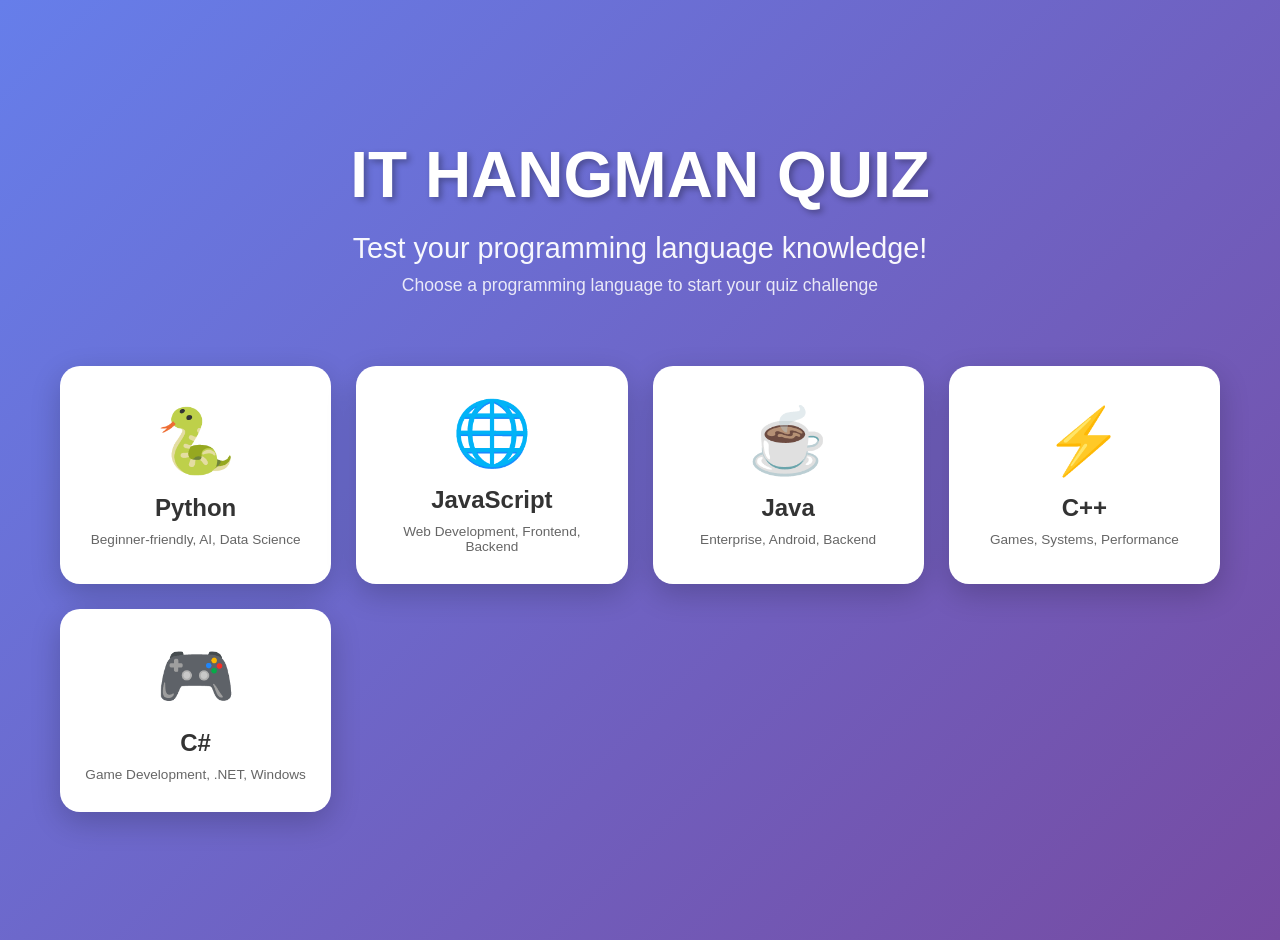
==== index.html @ 67c2823c "Add files via upload" ====
<!DOCTYPE html>
<html lang="en">
<head>
    <meta charset="UTF-8">
    <meta name="viewport" content="width=device-width, initial-scale=1.0, user-scalable=yes">
    <title>IT Hangman Quiz - Programming Languages</title>
    <link rel="stylesheet" href="style.css">
</head>
<body>
    <!-- Landing Page -->
    <div class="landing-page" id="landingPage">
        <div class="landing-content">
            <h1 class="landing-title">IT HANGMAN QUIZ</h1>
            <p class="landing-subtitle">Test your programming language knowledge!</p>
            <p class="landing-description">Choose a programming language to start your quiz challenge</p>
            
            <div class="programming-languages">
                <button class="programming-card" data-lang="python">
                    <div class="card-icon">🐍</div>
                    <div class="card-name">Python</div>
                    <div class="card-desc">Beginner-friendly, AI, Data Science</div>
                </button>
                <button class="programming-card" data-lang="javascript">
                    <div class="card-icon">🌐</div>
                    <div class="card-name">JavaScript</div>
                    <div class="card-desc">Web Development, Frontend, Backend</div>
                </button>
                <button class="programming-card" data-lang="java">
                    <div class="card-icon">☕</div>
                    <div class="card-name">Java</div>
                    <div class="card-desc">Enterprise, Android, Backend</div>
                </button>
                <button class="programming-card" data-lang="cpp">
                    <div class="card-icon">⚡</div>
                    <div class="card-name">C++</div>
                    <div class="card-desc">Games, Systems, Performance</div>
                </button>
                <button class="programming-card" data-lang="csharp">
                    <div class="card-icon">🎮</div>
                    <div class="card-name">C#</div>
                    <div class="card-desc">Game Development, .NET, Windows</div>
                </button>
            </div>
        </div>
    </div>

    <!-- Game Container -->
    <div class="game-container" id="gameContainer" style="display: none;">
        <!-- Back Button -->
        <button class="back-button" id="backButton">
            ← Back to Languages
        </button>

        <h1 id="gameTitle">IT HANGMAN QUIZ</h1>
        <p class="subtitle" id="gameSubtitle">Test your knowledge!</p>

        <div class="selected-language-info" id="selectedLanguageInfo">
            <span class="lang-badge" id="currentLangIcon">🐍</span>
            <span class="lang-badge-text" id="currentLangName">Python</span>
        </div>

        <div class="level-section">
            <span class="level-badge" id="currentLevel">Level 1</span>
            <select class="level-selector" id="levelSelector">
                <option value="1">⭐ Easy - Basic Concepts</option>
                <option value="2">⭐⭐ Medium - Core Features</option>
                <option value="3">⭐⭐⭐ Hard - Advanced Topics</option>
                <option value="4">⭐⭐⭐⭐ Expert - Expert Level</option>
            </select>
        </div>

        <div class="hangman-container">
            <div class="hangman-svg" id="hangmanDraw">
                <svg viewBox="0 0 200 250" preserveAspectRatio="xMidYMid meet">
                    <!-- Base -->
                    <line x1="40" y1="240" x2="160" y2="240" class="stroke"/>
                    <line x1="100" y1="240" x2="100" y2="40" class="stroke"/>
                    <line x1="100" y1="40" x2="140" y2="40" class="stroke"/>
                    <line x1="140" y1="40" x2="140" y2="70" class="stroke"/>
                    
                    <!-- Head -->
                    <circle id="head" cx="140" cy="90" r="20" class="stroke" fill="none" style="display: none;"/>
                    
                    <!-- Body -->
                    <line id="body" x1="140" y1="110" x2="140" y2="170" class="stroke" style="display: none;"/>
                    
                    <!-- Arms -->
                    <line id="leftArm" x1="140" y1="130" x2="120" y2="150" class="stroke" style="display: none;"/>
                    <line id="rightArm" x1="140" y1="130" x2="160" y2="150" class="stroke" style="display: none;"/>
                    
                    <!-- Legs -->
                    <line id="leftLeg" x1="140" y1="170" x2="120" y2="200" class="stroke" style="display: none;"/>
                    <line id="rightLeg" x1="140" y1="170" x2="160" y2="200" class="stroke" style="display: none;"/>
                </svg>
            </div>
        </div>

        <div class="question-section">
            <div class="question-text" id="question"></div>
            <div class="hint-text" id="hint"></div>
        </div>

        <div class="word-display" id="wordDisplay"></div>

        <div class="keyboard" id="keyboard"></div>

        <div class="game-info">
            <div class="attempts">❌ Wrong Attempts: <span id="wrongAttempts">0</span>/6</div>
            <div class="score">🏆 Score: <span id="score">0</span></div>
        </div>

        <div class="message-box" id="messageBox"></div>
        <div id="levelComplete" class="level-complete" style="display: none;"></div>

        <button class="new-game-btn" id="newGameBtn">🔄 New Game</button>
    </div>

    <script src="script.js"></script>
</body>
</html>
---- style.css ----
* {
    margin: 0;
    padding: 0;
    box-sizing: border-box;
}

body {
    font-family: 'Segoe UI', Tahoma, Geneva, Verdana, sans-serif;
    background: linear-gradient(135deg, #667eea 0%, #764ba2 100%);
    min-height: 100vh;
    display: flex;
    justify-content: center;
    align-items: center;
    padding: 20px;
}

/* Landing Page Styles */
.landing-page {
    width: 100%;
    min-height: 100vh;
    display: flex;
    justify-content: center;
    align-items: center;
    padding: 20px;
}

.landing-content {
    max-width: 1200px;
    width: 100%;
    text-align: center;
}

.landing-title {
    font-size: clamp(2rem, 8vw, 4rem);
    color: white;
    margin-bottom: 20px;
    text-shadow: 3px 3px 6px rgba(0,0,0,0.3);
    animation: fadeInDown 0.8s ease;
}

.landing-subtitle {
    font-size: clamp(1.2rem, 4vw, 1.8rem);
    color: rgba(255,255,255,0.95);
    margin-bottom: 10px;
    animation: fadeInUp 0.8s ease;
}

.landing-description {
    font-size: clamp(0.9rem, 3vw, 1.1rem);
    color: rgba(255,255,255,0.85);
    margin-bottom: 50px;
    animation: fadeInUp 0.8s ease 0.1s both;
}

.programming-languages {
    display: grid;
    grid-template-columns: repeat(auto-fit, minmax(250px, 1fr));
    gap: 25px;
    padding: 20px;
    animation: fadeInUp 0.8s ease 0.2s both;
}

.programming-card {
    background: white;
    border: none;
    border-radius: 20px;
    padding: 30px 20px;
    cursor: pointer;
    transition: all 0.3s ease;
    text-align: center;
    box-shadow: 0 10px 30px rgba(0,0,0,0.2);
}

.programming-card:hover {
    transform: translateY(-10px);
    box-shadow: 0 20px 40px rgba(0,0,0,0.3);
    background: linear-gradient(135deg, #667eea 0%, #764ba2 100%);
    color: white;
}

.programming-card:hover .card-name,
.programming-card:hover .card-desc {
    color: white;
}

.card-icon {
    font-size: 4rem;
    margin-bottom: 15px;
}

.card-name {
    font-size: 1.5rem;
    font-weight: bold;
    color: #333;
    margin-bottom: 10px;
    transition: color 0.3s;
}

.card-desc {
    font-size: 0.85rem;
    color: #666;
    transition: color 0.3s;
}

/* Game Container */
.game-container {
    background: rgba(255, 255, 255, 0.95);
    border-radius: 20px;
    padding: clamp(20px, 5vw, 30px);
    box-shadow: 0 20px 60px rgba(0, 0, 0, 0.3);
    max-width: 900px;
    width: 100%;
    backdrop-filter: blur(10px);
    transition: all 0.3s ease;
    position: relative;
}

/* Back Button */
.back-button {
    position: absolute;
    top: 20px;
    left: 20px;
    background: rgba(102, 126, 234, 0.9);
    color: white;
    border: none;
    padding: 5px 15px;
    border-radius: 25px;
    font-size: 0.9rem;
    font-weight: bold;
    cursor: pointer;
    transition: all 0.3s ease;
    display: flex;
    align-items: center;
    gap: 5px;
    z-index: 10;
}

.back-button:hover {
    background: #764ba2;
    transform: translateX(-3px);
}

h1 {
    text-align: center;
    color: #333;
    font-size: clamp(1.5rem, 5vw, 2.5rem);
    margin-bottom: 10px;
    margin-top: 30px;
}

.subtitle {
    text-align: center;
    color: #666;
    margin-bottom: 20px;
    font-style: italic;
    font-size: clamp(0.875rem, 3vw, 1rem);
}

.selected-language-info {
    background: linear-gradient(135deg, #667eea 0%, #764ba2 100%);
    padding: 12px 20px;
    border-radius: 50px;
    display: flex;
    align-items: center;
    justify-content: center;
    gap: 10px;
    margin-bottom: 20px;
    margin-top: 10px;
}

.lang-badge {
    font-size: 1.5rem;
}

.lang-badge-text {
    color: white;
    font-weight: bold;
    font-size: 1.1rem;
}

.level-section {
    display: flex;
    flex-wrap: wrap;
    justify-content: space-between;
    align-items: center;
    gap: 15px;
    margin-bottom: 20px;
    background: linear-gradient(135deg, #f5f7fa 0%, #c3cfe2 100%);
    padding: clamp(10px, 3vw, 15px);
    border-radius: 15px;
}

.level-badge {
    background: #667eea;
    color: white;
    padding: 8px 20px;
    border-radius: 25px;
    font-weight: bold;
    font-size: clamp(0.875rem, 3vw, 1.1rem);
    white-space: nowrap;
}

.level-selector {
    padding: 8px 15px;
    border: 2px solid #667eea;
    border-radius: 25px;
    font-size: clamp(0.875rem, 3vw, 1rem);
    background: white;
    cursor: pointer;
    outline: none;
    flex: 1;
    min-width: 150px;
}

.hangman-container {
    display: flex;
    justify-content: center;
    align-items: center;
    margin-bottom: 20px;
    background: #f8f9fa;
    border-radius: 15px;
    padding: clamp(15px, 4vw, 20px);
}

.hangman-svg {
    width: clamp(150px, 30vw, 200px);
    height: clamp(180px, 35vw, 250px);
}

.hangman-svg svg {
    width: 100%;
    height: 100%;
    display: block;
}

.stroke {
    stroke: #333;
    stroke-width: 4;
    stroke-linecap: round;
}

.question-section {
    text-align: center;
    margin-bottom: 20px;
    padding: clamp(15px, 4vw, 20px);
    background: linear-gradient(135deg, #f093fb 0%, #f5576c 100%);
    border-radius: 15px;
    color: white;
}

.question-text {
    font-size: clamp(1rem, 4vw, 1.2rem);
    margin-bottom: 10px;
    font-weight: 500;
    line-height: 1.4;
    word-break: break-word;
}

.hint-text {
    font-size: clamp(0.8rem, 3vw, 0.95rem);
    opacity: 0.9;
    font-style: italic;
    word-break: break-word;
}

.word-display {
    text-align: center;
    font-size: clamp(1.5rem, 6vw, 3rem);
    letter-spacing: clamp(5px, 2vw, 10px);
    margin-bottom: 20px;
    font-weight: bold;
    color: #333;
    text-transform: uppercase;
    word-break: break-all;
    line-height: 1.3;
    padding: 10px;
}

.keyboard {
    display: flex;
    flex-wrap: wrap;
    justify-content: center;
    gap: 8px;
    margin: 20px 0;
    padding: clamp(15px, 4vw, 20px);
    background: #f1f3f4;
    border-radius: 15px;
}

.key {
    width: clamp(35px, 8vw, 45px);
    height: clamp(35px, 8vw, 45px);
    border: none;
    border-radius: 8px;
    background: white;
    color: #333;
    font-weight: bold;
    font-size: clamp(0.9rem, 3vw, 1.1rem);
    cursor: pointer;
    transition: all 0.3s;
    box-shadow: 0 2px 5px rgba(0,0,0,0.1);
    flex-shrink: 0;
}

.key:hover:not(:disabled) {
    background: #667eea;
    color: white;
    transform: translateY(-2px);
}

.key:disabled {
    opacity: 0.5;
    cursor: not-allowed;
}

.key.correct {
    background: #28a745;
    color: white;
}

.key.wrong {
    background: #dc3545;
    color: white;
}

.game-info {
    display: flex;
    flex-wrap: wrap;
    justify-content: space-between;
    align-items: center;
    gap: 15px;
    margin: 20px 0;
    padding: clamp(12px, 3vw, 15px);
    background: #f8f9fa;
    border-radius: 10px;
}

.attempts {
    font-size: clamp(0.9rem, 3.5vw, 1.2rem);
    color: #dc3545;
    font-weight: bold;
}

.score {
    font-size: clamp(0.9rem, 3.5vw, 1.2rem);
    color: #28a745;
    font-weight: bold;
}

.message-box {
    text-align: center;
    padding: clamp(12px, 3vw, 15px);
    margin: 15px 0;
    border-radius: 10px;
    font-weight: bold;
    font-size: clamp(0.9rem, 3.5vw, 1.1rem);
    display: none;
}

.message-box.show {
    display: block;
}

.message-box.success {
    background: #d4edda;
    color: #155724;
    border: 1px solid #c3e6cb;
}

.message-box.error {
    background: #f8d7da;
    color: #721c24;
    border: 1px solid #f5c6cb;
}

.new-game-btn {
    display: block;
    width: 100%;
    padding: clamp(12px, 4vw, 15px);
    background: linear-gradient(135deg, #667eea 0%, #764ba2 100%);
    color: white;
    border: none;
    border-radius: 10px;
    font-size: clamp(1rem, 4vw, 1.2rem);
    font-weight: bold;
    cursor: pointer;
    transition: all 0.3s;
    margin-top: 20px;
}

.new-game-btn:hover {
    transform: translateY(-2px);
    box-shadow: 0 10px 30px rgba(0,0,0,0.2);
}

@keyframes winAnimation {
    0% { transform: scale(1); }
    50% { transform: scale(1.1); }
    100% { transform: scale(1); }
}

@keyframes fadeInDown {
    from {
        opacity: 0;
        transform: translateY(-30px);
    }
    to {
        opacity: 1;
        transform: translateY(0);
    }
}

@keyframes fadeInUp {
    from {
        opacity: 0;
        transform: translateY(30px);
    }
    to {
        opacity: 1;
        transform: translateY(0);
    }
}

.win-animation {
    animation: winAnimation 0.5s ease;
}

.level-complete {
    background: linear-gradient(135deg, #f093fb 0%, #f5576c 100%);
    color: white;
    padding: clamp(12px, 3vw, 15px);
    border-radius: 10px;
    text-align: center;
    margin: 15px 0;
    font-weight: bold;
    animation: winAnimation 1s ease infinite;
}
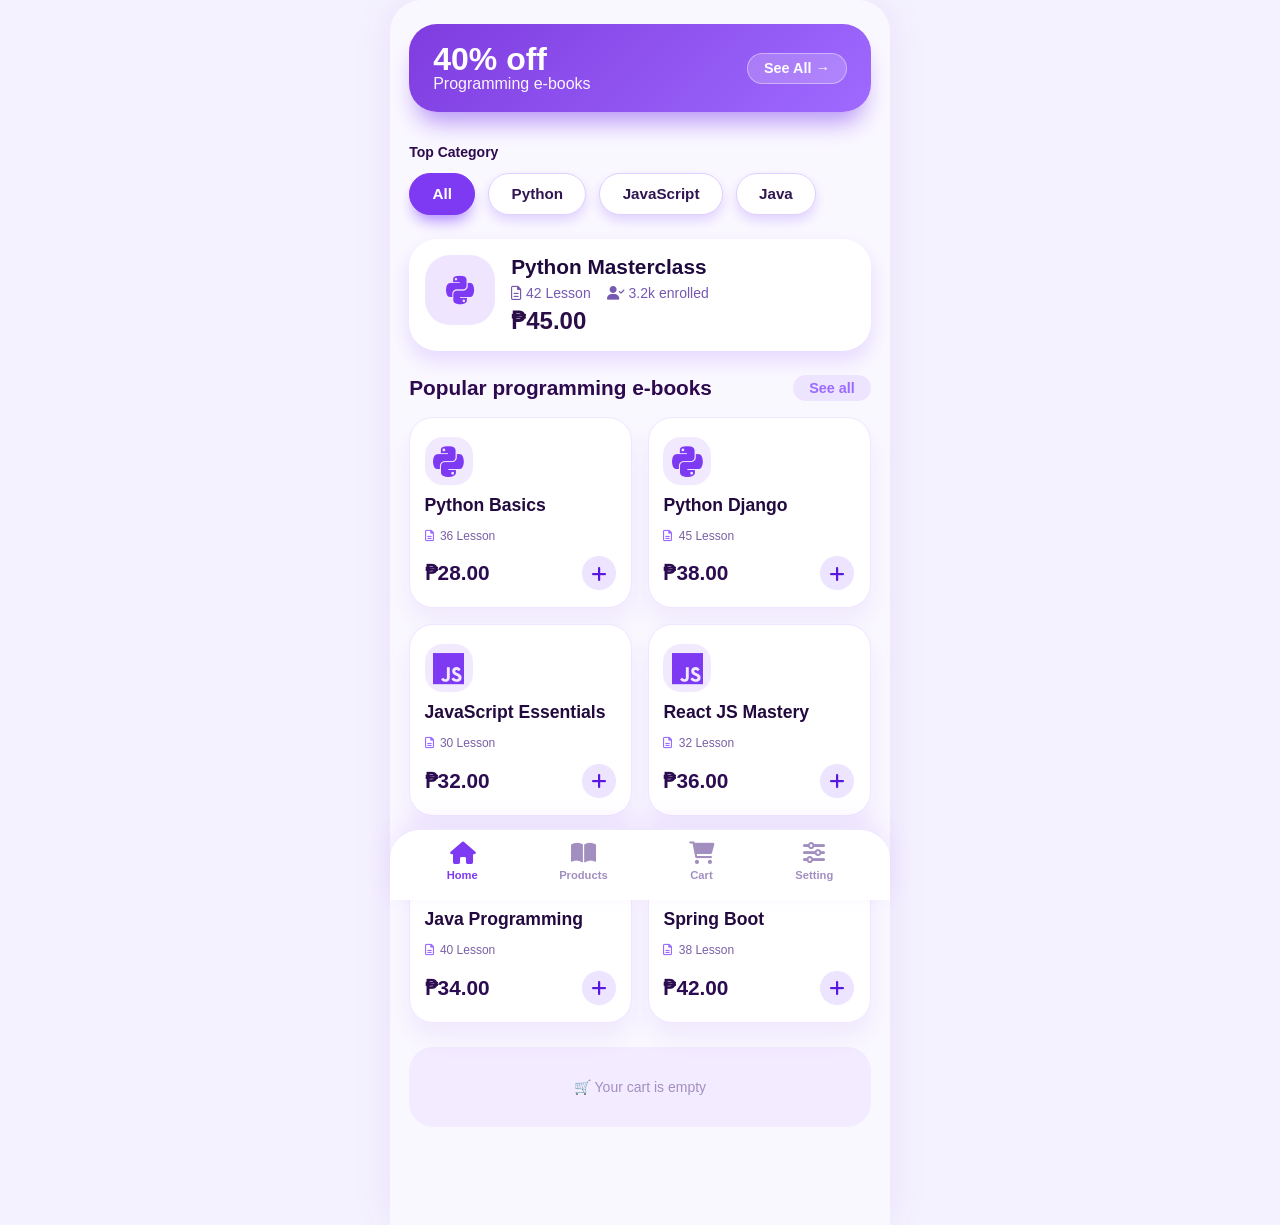
==== commit 52002f96: "Add files via upload" ====
--- a/index.html
+++ b/index.html
@@ -2,119 +2,175 @@
 <html lang="en">
 <head>
     <meta charset="UTF-8">
-    <meta name="viewport" content="width=device-width, initial-scale=1.0, user-scalable=yes">
-    <title>IT Hangman Quiz - Programming Languages</title>
+    <meta name="viewport" content="width=device-width, initial-scale=1.0, maximum-scale=1.0, user-scalable=yes">
+    <title>CodeBooks · Home</title>
+    <!-- Font Awesome -->
+    <link rel="stylesheet" href="https://cdnjs.cloudflare.com/ajax/libs/font-awesome/6.0.0-beta3/css/all.min.css">
+    <!-- Main CSS -->
     <link rel="stylesheet" href="style.css">
 </head>
 <body>
-    <!-- Landing Page -->
-    <div class="landing-page" id="landingPage">
-        <div class="landing-content">
-            <h1 class="landing-title">IT HANGMAN QUIZ</h1>
-            <p class="landing-subtitle">Test your programming language knowledge!</p>
-            <p class="landing-description">Choose a programming language to start your quiz challenge</p>
-            
-            <div class="programming-languages">
-                <button class="programming-card" data-lang="python">
-                    <div class="card-icon">🐍</div>
-                    <div class="card-name">Python</div>
-                    <div class="card-desc">Beginner-friendly, AI, Data Science</div>
-                </button>
-                <button class="programming-card" data-lang="javascript">
-                    <div class="card-icon">🌐</div>
-                    <div class="card-name">JavaScript</div>
-                    <div class="card-desc">Web Development, Frontend, Backend</div>
-                </button>
-                <button class="programming-card" data-lang="java">
-                    <div class="card-icon">☕</div>
-                    <div class="card-name">Java</div>
-                    <div class="card-desc">Enterprise, Android, Backend</div>
-                </button>
-                <button class="programming-card" data-lang="cpp">
-                    <div class="card-icon">⚡</div>
-                    <div class="card-name">C++</div>
-                    <div class="card-desc">Games, Systems, Performance</div>
-                </button>
-                <button class="programming-card" data-lang="csharp">
-                    <div class="card-icon">🎮</div>
-                    <div class="card-name">C#</div>
-                    <div class="card-desc">Game Development, .NET, Windows</div>
-                </button>
+    <div class="app-wrapper">
+        <div class="main-content">
+            <!-- 40% OFF BANNER -->
+            <div class="promo-banner">
+                <div>
+                    <h3>40% off</h3>
+                    <p>Programming e-books</p>
+                </div>
+                <a href="shop.html" class="see-all-link">See All →</a>
             </div>
+
+            <!-- TOP CATEGORY -->
+            <h4 style="margin-bottom: 0.8rem; color:#2d0a4e;">Top Category</h4>
+            <div class="category-chips">
+                <span class="chip active" data-category="all">All</span>
+                <span class="chip" data-category="python">Python</span>
+                <span class="chip" data-category="javascript">JavaScript</span>
+                <span class="chip" data-category="java">Java</span>
+            </div>
+
+            <!-- FEATURED COURSE -->
+            <div class="featured-card">
+                <div class="featured-content">
+                    <div class="featured-icon"><i class="fab fa-python"></i></div>
+                    <div class="featured-info">
+                        <h3>Python Masterclass</h3>
+                        <div class="featured-meta">
+                            <span><i class="far fa-file-alt"></i> 42 Lesson</span>
+                            <span><i class="fas fa-user-check"></i> 3.2k enrolled</span>
+                        </div>
+                        <div class="featured-price">₱45.00</div>
+                    </div>
+                </div>
+            </div>
+
+            <!-- POPULAR E-BOOKS SECTION -->
+            <div class="section-header">
+                <h4>Popular programming e-books</h4>
+                <a href="shop.html" class="see-all">See all</a>
+            </div>
+
+            <div class="course-grid" id="homeProductsGrid"></div>
+
+            <!-- CART PREVIEW -->
+            <div class="cart-item-list" id="cartPreview"></div>
+        </div>
+
+        <!-- BOTTOM NAVIGATION -->
+        <div class="bottom-nav">
+            <a href="index.html" class="nav-item active"><i class="fas fa-home"></i><span>Home</span></a>
+            <a href="shop.html" class="nav-item"><i class="fas fa-book-open"></i><span>Products</span></a>
+            <a href="cart.html" class="nav-item"><i class="fas fa-shopping-cart"></i><span>Cart</span></a>
+            <a href="settings.html" class="nav-item"><i class="fas fa-sliders-h"></i><span>Setting</span></a>
         </div>
     </div>
 
-    <!-- Game Container -->
-    <div class="game-container" id="gameContainer" style="display: none;">
-        <!-- Back Button -->
-        <button class="back-button" id="backButton">
-            ← Back to Languages
-        </button>
+    <!-- Toast Notification -->
+    <div id="globalToast" class="notif-toast"></div>
 
-        <h1 id="gameTitle">IT HANGMAN QUIZ</h1>
-        <p class="subtitle" id="gameSubtitle">Test your knowledge!</p>
+    <!-- JavaScript Files -->
+    <script src="utils.js"></script>
+    <script src="main.js"></script>
+    <script src="cart.js"></script>
+    <script src="checkout.js"></script>
+    <script src="settings.js"></script>
 
-        <div class="selected-language-info" id="selectedLanguageInfo">
-            <span class="lang-badge" id="currentLangIcon">🐍</span>
-            <span class="lang-badge-text" id="currentLangName">Python</span>
-        </div>
+    <script>
+        // Category filter for home page
+        let currentCategory = 'all';
 
-        <div class="level-section">
-            <span class="level-badge" id="currentLevel">Level 1</span>
-            <select class="level-selector" id="levelSelector">
-                <option value="1">⭐ Easy - Basic Concepts</option>
-                <option value="2">⭐⭐ Medium - Core Features</option>
-                <option value="3">⭐⭐⭐ Hard - Advanced Topics</option>
-                <option value="4">⭐⭐⭐⭐ Expert - Expert Level</option>
-            </select>
-        </div>
+        function renderHomeProducts() {
+            const container = document.getElementById('homeProductsGrid');
+            if (!container) return;
+            
+            let filteredBooks = booksData;
+            if (currentCategory !== 'all') {
+                filteredBooks = booksData.filter(b => b.category === currentCategory);
+            }
+            
+            const booksToShow = filteredBooks.slice(0, 6);
+            
+            container.innerHTML = booksToShow.map(book => `
+                <div class="ebook-card">
+                    <div class="card-icon"><i class="${book.icon}"></i></div>
+                    <div class="ebook-title">${book.title}</div>
+                    <div class="ebook-meta">
+                        <span><i class="far fa-file-alt"></i> ${book.lesson} Lesson</span>
+                    </div>
+                    <div class="price-row">
+                        <span class="price">${formatCurrency(book.price)}</span>
+                        <button class="add-btn" onclick="addToCart({id:'${book.id}', title:'${book.title}', price:${book.price}, category:'${book.category}', lesson:${book.lesson}, icon:'${book.icon}'})"><i class="fas fa-plus"></i></button>
+                    </div>
+                </div>
+            `).join('');
+        }
 
-        <div class="hangman-container">
-            <div class="hangman-svg" id="hangmanDraw">
-                <svg viewBox="0 0 200 250" preserveAspectRatio="xMidYMid meet">
-                    <!-- Base -->
-                    <line x1="40" y1="240" x2="160" y2="240" class="stroke"/>
-                    <line x1="100" y1="240" x2="100" y2="40" class="stroke"/>
-                    <line x1="100" y1="40" x2="140" y2="40" class="stroke"/>
-                    <line x1="140" y1="40" x2="140" y2="70" class="stroke"/>
-                    
-                    <!-- Head -->
-                    <circle id="head" cx="140" cy="90" r="20" class="stroke" fill="none" style="display: none;"/>
-                    
-                    <!-- Body -->
-                    <line id="body" x1="140" y1="110" x2="140" y2="170" class="stroke" style="display: none;"/>
-                    
-                    <!-- Arms -->
-                    <line id="leftArm" x1="140" y1="130" x2="120" y2="150" class="stroke" style="display: none;"/>
-                    <line id="rightArm" x1="140" y1="130" x2="160" y2="150" class="stroke" style="display: none;"/>
-                    
-                    <!-- Legs -->
-                    <line id="leftLeg" x1="140" y1="170" x2="120" y2="200" class="stroke" style="display: none;"/>
-                    <line id="rightLeg" x1="140" y1="170" x2="160" y2="200" class="stroke" style="display: none;"/>
-                </svg>
-            </div>
-        </div>
+        // Setup category filters
+        function setupHomeFilters() {
+            const chips = document.querySelectorAll('.chip');
+            chips.forEach(chip => {
+                chip.addEventListener('click', function() {
+                    chips.forEach(c => c.classList.remove('active'));
+                    this.classList.add('active');
+                    currentCategory = this.getAttribute('data-category');
+                    renderHomeProducts();
+                });
+            });
+        }
 
-        <div class="question-section">
-            <div class="question-text" id="question"></div>
-            <div class="hint-text" id="hint"></div>
-        </div>
+        // Update cart preview function (override from cart.js)
+        function updateCartPreview() {
+            const previewContainer = document.getElementById('cartPreview');
+            if (!previewContainer) return;
+            
+            const itemCount = getCartItemCount();
+            const total = getCartTotal();
+            
+            if (itemCount === 0) {
+                previewContainer.innerHTML = '<div class="empty-cart">🛒 Your cart is empty</div>';
+                return;
+            }
+            
+            let itemsHtml = '';
+            cartItems.slice(0, 3).forEach(item => {
+                itemsHtml += `
+                    <div class="cart-item">
+                        <div>
+                            <div class="cart-item-title">${item.title}</div>
+                            <div class="cart-item-price">${formatCurrency(item.price)}</div>
+                        </div>
+                        <div style="display: flex; align-items: center; gap: 4px;">
+                            <span style="font-size:0.8rem;">x${item.quantity || 1}</span>
+                        </div>
+                    </div>
+                `;
+            });
+            
+            if (cartItems.length > 3) {
+                itemsHtml += `<div style="text-align:center; padding:0.5rem; color:#7a5fa5;">+${cartItems.length - 3} more items</div>`;
+            }
+            
+            previewContainer.innerHTML = `
+                <div style="display: flex; justify-content: space-between; align-items: center;">
+                    <span class="cart-badge"><i class="fas fa-shopping-cart"></i> Cart (${itemCount})</span>
+                    <a href="cart.html" style="font-size:0.8rem; color:#7e3af2;">View Cart →</a>
+                </div>
+                ${itemsHtml}
+                <div class="cart-total">Total: ${formatCurrency(total)}</div>
+                <a href="cart.html" class="checkout-btn" style="display:block; text-align:center; margin-top:0.8rem; text-decoration:none;">
+                    <i class="fas fa-credit-card"></i> Checkout
+                </a>
+            `;
+        }
 
-        <div class="word-display" id="wordDisplay"></div>
-
-        <div class="keyboard" id="keyboard"></div>
-
-        <div class="game-info">
-            <div class="attempts">❌ Wrong Attempts: <span id="wrongAttempts">0</span>/6</div>
-            <div class="score">🏆 Score: <span id="score">0</span></div>
-        </div>
-
-        <div class="message-box" id="messageBox"></div>
-        <div id="levelComplete" class="level-complete" style="display: none;"></div>
-
-        <button class="new-game-btn" id="newGameBtn">🔄 New Game</button>
-    </div>
-
-    <script src="script.js"></script>
+        // Initialize home page
+        document.addEventListener('DOMContentLoaded', function() {
+            loadCart();
+            renderHomeProducts();
+            setupHomeFilters();
+            updateCartPreview();
+        });
+    </script>
 </body>
 </html>
--- a/style.css
+++ b/style.css
@@ -1,3 +1,9 @@
+/* ========================================
+   CODEBOOKS E-COMMERCE - PURPLE THEME
+   style.css - Main Stylesheet
+   ======================================== */
+
+/* ---------- RESET & GLOBAL ---------- */
 * {
     margin: 0;
     padding: 0;
@@ -5,434 +11,984 @@
 }
 
 body {
-    font-family: 'Segoe UI', Tahoma, Geneva, Verdana, sans-serif;
-    background: linear-gradient(135deg, #667eea 0%, #764ba2 100%);
+    font-family: 'Inter', -apple-system, BlinkMacSystemFont, 'Segoe UI', Roboto, sans-serif;
+    background: #f5f2ff;
+    color: #1e0a3c;
+    transition: background 0.3s ease, color 0.3s ease;
+}
+
+/* Dark Mode Variables */
+body.dark-mode {
+    background: #1a0a2e;
+    color: #e0d4ff;
+}
+
+body.dark-mode .app-wrapper {
+    background: #1e0e36;
+}
+
+body.dark-mode .ebook-card,
+body.dark-mode .cart-item-list,
+body.dark-mode .settings-panel,
+body.dark-mode .featured-card,
+body.dark-mode .checkout-modal {
+    background: #2d1b4e;
+    border-color: #4a2e7a;
+}
+
+body.dark-mode .ebook-title,
+body.dark-mode .section-header h4,
+body.dark-mode .cart-item-title {
+    color: #e0d4ff;
+}
+
+body.dark-mode .price {
+    color: #c4a8ff;
+}
+
+body.dark-mode .add-btn {
+    background: #4a2e7a;
+    color: #c4a8ff;
+}
+
+body.dark-mode .add-btn:hover {
+    background: #7e3af2;
+    color: white;
+}
+
+body.dark-mode .chip {
+    background: #2d1b4e;
+    color: #c4a8ff;
+    border-color: #4a2e7a;
+}
+
+body.dark-mode .chip.active {
+    background: #7e3af2;
+    color: white;
+}
+
+body.dark-mode .bottom-nav {
+    background: #1e0e36;
+    border-top-color: #4a2e7a;
+}
+
+body.dark-mode .nav-item {
+    color: #7a5fa5;
+}
+
+body.dark-mode .nav-item.active {
+    color: #9f6aff;
+}
+
+body.dark-mode .promo-banner {
+    background: linear-gradient(135deg, #5a1eb8, #8b4aff);
+}
+
+body.dark-mode .cart-badge {
+    background: #9f6aff;
+}
+
+body.dark-mode .checkout-btn {
+    background: #9f6aff;
+}
+
+body.dark-mode .checkout-btn:hover {
+    background: #b28aff;
+}
+
+body.dark-mode input,
+body.dark-mode select {
+    background: #2d1b4e;
+    border-color: #4a2e7a;
+    color: #e0d4ff;
+}
+
+body.dark-mode input::placeholder {
+    color: #7a5fa5;
+}
+
+/* Font Size Classes */
+body.font-small {
+    font-size: 12px;
+}
+
+body.font-medium {
+    font-size: 14px;
+}
+
+body.font-large {
+    font-size: 16px;
+}
+
+body.font-small .ebook-title { font-size: 0.95rem; }
+body.font-medium .ebook-title { font-size: 1.1rem; }
+body.font-large .ebook-title { font-size: 1.25rem; }
+
+body.font-small .price { font-size: 1.1rem; }
+body.font-medium .price { font-size: 1.3rem; }
+body.font-large .price { font-size: 1.5rem; }
+
+/* ---------- APP WRAPPER ---------- */
+.app-wrapper {
+    max-width: 500px;
+    width: 100%;
+    margin: 0 auto;
+    background: #faf8ff;
+    box-shadow: 0 0 40px rgba(106, 13, 173, 0.08);
+    border-radius: 32px 32px 0 0;
+    overflow: hidden;
+    display: flex;
+    flex-direction: column;
+    position: relative;
     min-height: 100vh;
-    display: flex;
+    transition: background 0.3s ease;
+}
+
+/* ---------- MAIN CONTENT ---------- */
+.main-content {
+    flex: 1;
+    overflow-y: auto;
+    padding: 1.5rem 1.2rem 90px;
+    scroll-behavior: smooth;
+}
+
+/* ---------- PROMO BANNER ---------- */
+.promo-banner {
+    background: linear-gradient(135deg, #7f3ce0, #9f6aff);
+    padding: 1.2rem 1.5rem;
+    border-radius: 28px;
+    margin-bottom: 2rem;
+    color: white;
+    display: flex;
+    justify-content: space-between;
+    align-items: center;
+    box-shadow: 0 18px 25px -8px #b794f6;
+}
+
+.promo-banner h3 {
+    font-size: 2rem;
+    font-weight: 800;
+    line-height: 1;
+}
+
+.promo-banner p {
+    font-size: 1rem;
+    font-weight: 500;
+    opacity: 0.95;
+}
+
+.promo-banner .see-all-link {
+    background: rgba(255,255,255,0.2);
+    padding: 0.4rem 1rem;
+    border-radius: 40px;
+    font-size: 0.9rem;
+    font-weight: 600;
+    border: 1px solid rgba(255,255,255,0.4);
+    cursor: pointer;
+    text-decoration: none;
+    color: white;
+}
+
+/* ---------- SECTION HEADER ---------- */
+.section-header {
+    display: flex;
+    justify-content: space-between;
+    align-items: center;
+    margin: 1.5rem 0 1rem;
+}
+
+.section-header h4 {
+    font-size: 1.3rem;
+    font-weight: 700;
+    color: #2d0a4e;
+    transition: color 0.3s ease;
+}
+
+.section-header .see-all {
+    color: #9b6bff;
+    font-weight: 600;
+    font-size: 0.9rem;
+    background: #ede4ff;
+    padding: 0.3rem 1rem;
+    border-radius: 30px;
+    cursor: pointer;
+    text-decoration: none;
+}
+
+body.dark-mode .section-header .see-all {
+    background: #4a2e7a;
+    color: #c4a8ff;
+}
+
+/* ---------- CATEGORY CHIPS ---------- */
+.category-chips {
+    display: flex;
+    gap: 0.8rem;
+    margin-bottom: 1.5rem;
+    flex-wrap: wrap;
+}
+
+.chip {
+    background: white;
+    padding: 0.7rem 1.4rem;
+    border-radius: 40px;
+    font-weight: 600;
+    font-size: 0.95rem;
+    box-shadow: 0 6px 12px #e2d4ff;
+    color: #2f1552;
+    border: 1px solid #e0d0ff;
+    cursor: pointer;
+    transition: all 0.2s;
+}
+
+.chip.active {
+    background: #7e3af2;
+    color: white;
+    border-color: #7e3af2;
+    box-shadow: 0 10px 15px -5px #ad85ff;
+}
+
+/* ---------- FEATURED CARD ---------- */
+.featured-card {
+    background: white;
+    border-radius: 28px;
+    padding: 1rem;
+    margin-bottom: 1.5rem;
+    box-shadow: 0 10px 20px #e6d9ff;
+    transition: background 0.3s ease;
+}
+
+.featured-content {
+    display: flex;
+    gap: 1rem;
+}
+
+.featured-icon {
+    background: #efe5ff;
+    width: 70px;
+    height: 70px;
+    border-radius: 25px;
+    display: flex;
+    align-items: center;
     justify-content: center;
-    align-items: center;
-    padding: 20px;
-}
-
-/* Landing Page Styles */
-.landing-page {
+    font-size: 2rem;
+    color: #7e3af2;
+}
+
+.featured-info h3 {
+    font-size: 1.3rem;
+}
+
+.featured-meta {
+    display: flex;
+    gap: 1rem;
+    margin: 0.4rem 0;
+    color: #7659b3;
+}
+
+.featured-price {
+    font-weight: 800;
+    font-size: 1.5rem;
+    color: #2b0d48;
+}
+
+/* ---------- COURSE GRID (E-BOOK CARDS) ---------- */
+.course-grid {
+    display: grid;
+    grid-template-columns: 1fr 1fr;
+    gap: 1rem;
+    margin-bottom: 0.5rem;
+}
+
+.ebook-card {
+    background: white;
+    border-radius: 24px;
+    padding: 1.2rem 0.9rem 1rem;
+    box-shadow: 0 15px 25px rgba(128, 70, 234, 0.08);
+    transition: all 0.15s;
+    border: 1px solid #f0e6ff;
+    display: flex;
+    flex-direction: column;
+}
+
+.ebook-card:hover {
+    transform: translateY(-4px);
+    box-shadow: 0 22px 30px #dacdff;
+}
+
+.card-icon {
+    font-size: 2.2rem;
+    margin-bottom: 0.6rem;
+    color: #7e3af2;
+    background: #f1eaff;
+    width: 48px;
+    height: 48px;
+    display: flex;
+    align-items: center;
+    justify-content: center;
+    border-radius: 18px;
+}
+
+.ebook-title {
+    font-weight: 700;
+    font-size: 1.1rem;
+    color: #22093e;
+    margin-bottom: 0.3rem;
+}
+
+.ebook-meta {
+    display: flex;
+    gap: 0.8rem;
+    font-size: 0.75rem;
+    color: #7a5fa5;
+    font-weight: 500;
+    margin: 0.5rem 0 0.3rem;
+}
+
+.ebook-meta span i {
+    margin-right: 3px;
+    color: #9b6bff;
+}
+
+.price-row {
+    display: flex;
+    justify-content: space-between;
+    align-items: center;
+    margin-top: 0.5rem;
+}
+
+.price {
+    font-weight: 800;
+    font-size: 1.3rem;
+    color: #2c0c50;
+}
+
+.add-btn {
+    background: #ede4ff;
+    border: none;
+    width: 36px;
+    height: 36px;
+    border-radius: 50%;
+    color: #5918df;
+    font-size: 1.1rem;
+    display: flex;
+    align-items: center;
+    justify-content: center;
+    cursor: pointer;
+    transition: 0.2s;
+    border: 1px solid white;
+}
+
+.add-btn:hover {
+    background: #7e3af2;
+    color: white;
+}
+
+/* ---------- BOTTOM NAVIGATION ---------- */
+.bottom-nav {
+    background: white;
+    display: flex;
+    justify-content: space-around;
+    align-items: center;
+    padding: 0.8rem 1rem 1.2rem;
+    border-top: 2px solid #f0e7ff;
+    box-shadow: 0 -8px 25px rgba(158, 91, 255, 0.1);
+    border-radius: 30px 30px 0 0;
+    position: fixed;
+    bottom: 0;
+    left: 50%;
+    transform: translateX(-50%);
     width: 100%;
-    min-height: 100vh;
-    display: flex;
-    justify-content: center;
-    align-items: center;
-    padding: 20px;
-}
-
-.landing-content {
-    max-width: 1200px;
-    width: 100%;
+    max-width: 500px;
+    z-index: 1000;
+    transition: background 0.3s ease;
+}
+
+.nav-item {
+    display: flex;
+    flex-direction: column;
+    align-items: center;
+    color: #a28fc0;
+    font-size: 0.75rem;
+    font-weight: 600;
+    transition: 0.2s;
+    cursor: pointer;
+    text-decoration: none;
+}
+
+.nav-item i {
+    font-size: 1.4rem;
+    margin-bottom: 4px;
+}
+
+.nav-item.active {
+    color: #7e3af2;
+}
+
+.nav-item span {
+    font-size: 0.7rem;
+    font-weight: 600;
+}
+
+/* ---------- CART STYLING ---------- */
+.cart-item-list {
+    background: #f3ebff;
+    border-radius: 24px;
+    padding: 1rem;
+    margin: 1.5rem 0 0.5rem;
+    transition: background 0.3s ease;
+}
+
+.cart-badge {
+    background: #7e3af2;
+    color: white;
+    border-radius: 30px;
+    padding: 0.2rem 1rem;
+    font-weight: 600;
+    font-size: 0.85rem;
+    display: inline-block;
+    margin-bottom: 0.8rem;
+}
+
+.cart-item {
+    display: flex;
+    justify-content: space-between;
+    align-items: center;
+    font-size: 0.9rem;
+    padding: 0.6rem 0;
+    border-bottom: 1px dashed #cebef0;
+}
+
+.cart-item:last-child {
+    border-bottom: none;
+}
+
+.cart-item-title {
+    font-weight: 500;
+    color: #2d0a4e;
+}
+
+.cart-item-price {
+    font-weight: 600;
+    color: #7e3af2;
+}
+
+.remove-item {
+    color: #b28aff;
+    cursor: pointer;
+    font-size: 0.9rem;
+    transition: 0.2s;
+    background: none;
+    border: none;
+}
+
+.remove-item:hover {
+    color: #d14b4b;
+}
+
+.cart-total {
+    font-weight: 800;
+    color: #3f1c73;
+    margin-top: 0.8rem;
+    text-align: right;
+    font-size: 1.1rem;
+}
+
+.empty-cart {
     text-align: center;
-}
-
-.landing-title {
-    font-size: clamp(2rem, 8vw, 4rem);
-    color: white;
-    margin-bottom: 20px;
-    text-shadow: 3px 3px 6px rgba(0,0,0,0.3);
-    animation: fadeInDown 0.8s ease;
-}
-
-.landing-subtitle {
-    font-size: clamp(1.2rem, 4vw, 1.8rem);
-    color: rgba(255,255,255,0.95);
-    margin-bottom: 10px;
-    animation: fadeInUp 0.8s ease;
-}
-
-.landing-description {
-    font-size: clamp(0.9rem, 3vw, 1.1rem);
-    color: rgba(255,255,255,0.85);
-    margin-bottom: 50px;
-    animation: fadeInUp 0.8s ease 0.1s both;
-}
-
-.programming-languages {
-    display: grid;
-    grid-template-columns: repeat(auto-fit, minmax(250px, 1fr));
-    gap: 25px;
-    padding: 20px;
-    animation: fadeInUp 0.8s ease 0.2s both;
-}
-
-.programming-card {
-    background: white;
-    border: none;
-    border-radius: 20px;
-    padding: 30px 20px;
-    cursor: pointer;
-    transition: all 0.3s ease;
-    text-align: center;
-    box-shadow: 0 10px 30px rgba(0,0,0,0.2);
-}
-
-.programming-card:hover {
-    transform: translateY(-10px);
-    box-shadow: 0 20px 40px rgba(0,0,0,0.3);
-    background: linear-gradient(135deg, #667eea 0%, #764ba2 100%);
-    color: white;
-}
-
-.programming-card:hover .card-name,
-.programming-card:hover .card-desc {
-    color: white;
-}
-
-.card-icon {
-    font-size: 4rem;
-    margin-bottom: 15px;
-}
-
-.card-name {
-    font-size: 1.5rem;
-    font-weight: bold;
-    color: #333;
-    margin-bottom: 10px;
-    transition: color 0.3s;
-}
-
-.card-desc {
-    font-size: 0.85rem;
-    color: #666;
-    transition: color 0.3s;
-}
-
-/* Game Container */
-.game-container {
-    background: rgba(255, 255, 255, 0.95);
-    border-radius: 20px;
-    padding: clamp(20px, 5vw, 30px);
-    box-shadow: 0 20px 60px rgba(0, 0, 0, 0.3);
-    max-width: 900px;
-    width: 100%;
-    backdrop-filter: blur(10px);
-    transition: all 0.3s ease;
-    position: relative;
-}
-
-/* Back Button */
-.back-button {
-    position: absolute;
-    top: 20px;
-    left: 20px;
-    background: rgba(102, 126, 234, 0.9);
-    color: white;
-    border: none;
-    padding: 5px 15px;
-    border-radius: 25px;
-    font-size: 0.9rem;
-    font-weight: bold;
-    cursor: pointer;
-    transition: all 0.3s ease;
-    display: flex;
-    align-items: center;
-    gap: 5px;
-    z-index: 10;
-}
-
-.back-button:hover {
-    background: #764ba2;
-    transform: translateX(-3px);
-}
-
-h1 {
-    text-align: center;
-    color: #333;
-    font-size: clamp(1.5rem, 5vw, 2.5rem);
-    margin-bottom: 10px;
-    margin-top: 30px;
-}
-
-.subtitle {
-    text-align: center;
-    color: #666;
-    margin-bottom: 20px;
-    font-style: italic;
-    font-size: clamp(0.875rem, 3vw, 1rem);
-}
-
-.selected-language-info {
-    background: linear-gradient(135deg, #667eea 0%, #764ba2 100%);
-    padding: 12px 20px;
-    border-radius: 50px;
-    display: flex;
-    align-items: center;
-    justify-content: center;
-    gap: 10px;
-    margin-bottom: 20px;
-    margin-top: 10px;
-}
-
-.lang-badge {
-    font-size: 1.5rem;
-}
-
-.lang-badge-text {
-    color: white;
-    font-weight: bold;
-    font-size: 1.1rem;
-}
-
-.level-section {
-    display: flex;
-    flex-wrap: wrap;
-    justify-content: space-between;
-    align-items: center;
-    gap: 15px;
-    margin-bottom: 20px;
-    background: linear-gradient(135deg, #f5f7fa 0%, #c3cfe2 100%);
-    padding: clamp(10px, 3vw, 15px);
-    border-radius: 15px;
-}
-
-.level-badge {
-    background: #667eea;
-    color: white;
-    padding: 8px 20px;
-    border-radius: 25px;
-    font-weight: bold;
-    font-size: clamp(0.875rem, 3vw, 1.1rem);
-    white-space: nowrap;
-}
-
-.level-selector {
-    padding: 8px 15px;
-    border: 2px solid #667eea;
-    border-radius: 25px;
-    font-size: clamp(0.875rem, 3vw, 1rem);
-    background: white;
-    cursor: pointer;
-    outline: none;
-    flex: 1;
-    min-width: 150px;
-}
-
-.hangman-container {
-    display: flex;
-    justify-content: center;
-    align-items: center;
-    margin-bottom: 20px;
-    background: #f8f9fa;
-    border-radius: 15px;
-    padding: clamp(15px, 4vw, 20px);
-}
-
-.hangman-svg {
-    width: clamp(150px, 30vw, 200px);
-    height: clamp(180px, 35vw, 250px);
-}
-
-.hangman-svg svg {
+    color: #a28fc0;
+    padding: 1rem;
+}
+
+/* ---------- CHECKOUT MODAL ---------- */
+.modal-overlay {
+    position: fixed;
+    top: 0;
+    left: 0;
     width: 100%;
     height: 100%;
+    background: rgba(0,0,0,0.5);
+    display: flex;
+    align-items: center;
+    justify-content: center;
+    z-index: 2000;
+    visibility: hidden;
+    opacity: 0;
+    transition: 0.2s;
+}
+
+.modal-overlay.active {
+    visibility: visible;
+    opacity: 1;
+}
+
+.checkout-modal {
+    background: white;
+    max-width: 400px;
+    width: 90%;
+    border-radius: 32px;
+    padding: 1.8rem;
+    box-shadow: 0 30px 50px rgba(0,0,0,0.2);
+}
+
+.checkout-modal h3 {
+    font-size: 1.5rem;
+    color: #2d0a4e;
+    margin-bottom: 0.5rem;
+}
+
+.checkout-modal p {
+    color: #7a5fa5;
+    margin-bottom: 1.5rem;
+    font-size: 0.9rem;
+}
+
+.form-group {
+    margin-bottom: 1.2rem;
+}
+
+.form-group label {
     display: block;
-}
-
-.stroke {
-    stroke: #333;
-    stroke-width: 4;
-    stroke-linecap: round;
-}
-
-.question-section {
-    text-align: center;
-    margin-bottom: 20px;
-    padding: clamp(15px, 4vw, 20px);
-    background: linear-gradient(135deg, #f093fb 0%, #f5576c 100%);
-    border-radius: 15px;
-    color: white;
-}
-
-.question-text {
-    font-size: clamp(1rem, 4vw, 1.2rem);
-    margin-bottom: 10px;
-    font-weight: 500;
-    line-height: 1.4;
-    word-break: break-word;
-}
-
-.hint-text {
-    font-size: clamp(0.8rem, 3vw, 0.95rem);
-    opacity: 0.9;
-    font-style: italic;
-    word-break: break-word;
-}
-
-.word-display {
-    text-align: center;
-    font-size: clamp(1.5rem, 6vw, 3rem);
-    letter-spacing: clamp(5px, 2vw, 10px);
-    margin-bottom: 20px;
-    font-weight: bold;
-    color: #333;
-    text-transform: uppercase;
-    word-break: break-all;
-    line-height: 1.3;
-    padding: 10px;
-}
-
-.keyboard {
-    display: flex;
-    flex-wrap: wrap;
+    font-weight: 600;
+    color: #2d0a4e;
+    margin-bottom: 0.4rem;
+    font-size: 0.85rem;
+}
+
+.form-group input, .form-group select {
+    width: 100%;
+    padding: 0.9rem;
+    border: 1.5px solid #e0d0ff;
+    border-radius: 20px;
+    font-size: 0.9rem;
+    background: #fefcff;
+    transition: 0.2s;
+}
+
+.form-group input:focus, .form-group select:focus {
+    outline: none;
+    border-color: #7e3af2;
+}
+
+.checkout-buttons {
+    display: flex;
+    gap: 1rem;
+    margin-top: 1.5rem;
+}
+
+.checkout-buttons button {
+    flex: 1;
+    padding: 0.8rem;
+    border-radius: 40px;
+    font-weight: 700;
+    cursor: pointer;
+    border: none;
+    transition: 0.2s;
+}
+
+.confirm-checkout {
+    background: #7e3af2;
+    color: white;
+}
+
+.cancel-checkout {
+    background: #ede4ff;
+    color: #5918df;
+}
+
+.checkout-btn {
+    background: #7e3af2;
+    border: none;
+    width: 100%;
+    padding: 0.9rem;
+    border-radius: 40px;
+    color: white;
+    font-weight: 700;
+    font-size: 1rem;
+    margin-top: 1rem;
+    cursor: pointer;
+    transition: 0.2s;
+    display: flex;
+    align-items: center;
     justify-content: center;
     gap: 8px;
-    margin: 20px 0;
-    padding: clamp(15px, 4vw, 20px);
-    background: #f1f3f4;
-    border-radius: 15px;
-}
-
-.key {
-    width: clamp(35px, 8vw, 45px);
-    height: clamp(35px, 8vw, 45px);
-    border: none;
-    border-radius: 8px;
+}
+
+.checkout-btn:hover {
+    background: #9f6aff;
+}
+
+/* ---------- SETTINGS PANEL ---------- */
+.settings-panel {
     background: white;
-    color: #333;
-    font-weight: bold;
-    font-size: clamp(0.9rem, 3vw, 1.1rem);
+    border-radius: 30px;
+    padding: 1.5rem;
+    margin-top: 1rem;
+    transition: background 0.3s ease;
+}
+
+.settings-item {
+    padding: 1rem 0;
+    border-bottom: 1px solid #ecdaff;
+    display: flex;
+    justify-content: space-between;
+    align-items: center;
+    flex-wrap: wrap;
+    gap: 1rem;
+}
+
+.settings-item:last-child {
+    border-bottom: none;
+}
+
+.settings-label {
+    display: flex;
+    align-items: center;
+    gap: 0.8rem;
+    font-weight: 500;
+    color: #2f0f5e;
+}
+
+.settings-label i {
+    font-size: 1.2rem;
+    color: #7e3af2;
+}
+
+/* Font size options */
+.font-options {
+    display: flex;
+    gap: 0.8rem;
+}
+
+.font-option {
+    padding: 0.4rem 1rem;
+    border-radius: 40px;
+    background: #ede4ff;
     cursor: pointer;
-    transition: all 0.3s;
-    box-shadow: 0 2px 5px rgba(0,0,0,0.1);
-    flex-shrink: 0;
-}
-
-.key:hover:not(:disabled) {
-    background: #667eea;
-    color: white;
-    transform: translateY(-2px);
-}
-
-.key:disabled {
-    opacity: 0.5;
-    cursor: not-allowed;
-}
-
-.key.correct {
-    background: #28a745;
-    color: white;
-}
-
-.key.wrong {
-    background: #dc3545;
-    color: white;
-}
-
-.game-info {
-    display: flex;
-    flex-wrap: wrap;
+    font-size: 0.85rem;
+    transition: 0.2s;
+}
+
+.font-option.active {
+    background: #7e3af2;
+    color: white;
+}
+
+/* Toggle Switch */
+.toggle-switch {
+    position: relative;
+    width: 52px;
+    height: 26px;
+    background: #ccc;
+    border-radius: 26px;
+    cursor: pointer;
+    transition: 0.3s;
+}
+
+.toggle-switch.active {
+    background: #7e3af2;
+}
+
+.toggle-slider {
+    position: absolute;
+    width: 22px;
+    height: 22px;
+    background: white;
+    border-radius: 50%;
+    top: 2px;
+    left: 3px;
+    transition: 0.3s;
+}
+
+.toggle-switch.active .toggle-slider {
+    left: 27px;
+}
+
+/* Order History List */
+.order-list {
+    margin-top: 0.5rem;
+}
+
+.order-item {
+    background: #f3ebff;
+    border-radius: 16px;
+    padding: 0.8rem;
+    margin-bottom: 0.8rem;
+}
+
+.order-item-header {
+    display: flex;
     justify-content: space-between;
-    align-items: center;
-    gap: 15px;
-    margin: 20px 0;
-    padding: clamp(12px, 3vw, 15px);
-    background: #f8f9fa;
+    margin-bottom: 0.4rem;
+}
+
+.order-date {
+    font-size: 0.75rem;
+    color: #7a5fa5;
+}
+
+.order-status {
+    font-size: 0.7rem;
+    padding: 0.2rem 0.6rem;
+    border-radius: 20px;
+    font-weight: 600;
+}
+
+.status-pending {
+    background: #ffd966;
+    color: #664d00;
+}
+
+.status-completed {
+    background: #a5d6a5;
+    color: #1a4d1a;
+}
+
+.order-details {
+    font-size: 0.85rem;
+}
+
+/* About Section */
+.about-content {
+    text-align: center;
+    padding: 1rem;
+}
+
+.about-icon {
+    font-size: 3rem;
+    color: #7e3af2;
+    margin-bottom: 0.5rem;
+}
+
+.about-version {
+    font-size: 0.8rem;
+    color: #7a5fa5;
+    margin-top: 0.5rem;
+}
+
+/* Notification Toast */
+.notif-toast {
+    position: fixed;
+    bottom: 90px;
+    left: 50%;
+    transform: translateX(-50%);
+    background: #3c1c77;
+    color: white;
+    padding: 0.8rem 1.8rem;
+    border-radius: 60px;
+    font-weight: 500;
+    box-shadow: 0 20px 35px #b28aff;
+    z-index: 99;
+    transition: opacity 0.2s;
+    opacity: 0;
+    pointer-events: none;
+}
+
+.notif-toast.show {
+    opacity: 1;
+}
+
+/* Links */
+a {
+    text-decoration: none;
+    color: inherit;
+}
+/* ---------- COLLAPSIBLE ORDER HISTORY ADDITIONS ---------- */
+#orderHistoryToggle:hover {
+    background: rgba(126, 58, 242, 0.1);
+    border-radius: 12px;
+    transition: background 0.2s;
+}
+
+#orderHistoryContainer {
+    transition: all 0.3s ease;
+}
+
+#orderHistoryList {
+    max-height: 400px;
+    overflow-y: auto;
+    padding-right: 5px;
+}
+
+#orderHistoryList::-webkit-scrollbar {
+    width: 4px;
+}
+
+#orderHistoryList::-webkit-scrollbar-track {
+    background: #ede4ff;
     border-radius: 10px;
 }
 
-.attempts {
-    font-size: clamp(0.9rem, 3.5vw, 1.2rem);
-    color: #dc3545;
-    font-weight: bold;
-}
-
-.score {
-    font-size: clamp(0.9rem, 3.5vw, 1.2rem);
-    color: #28a745;
-    font-weight: bold;
-}
-
-.message-box {
-    text-align: center;
-    padding: clamp(12px, 3vw, 15px);
-    margin: 15px 0;
+#orderHistoryList::-webkit-scrollbar-thumb {
+    background: #7e3af2;
     border-radius: 10px;
-    font-weight: bold;
-    font-size: clamp(0.9rem, 3.5vw, 1.1rem);
-    display: none;
-}
-
-.message-box.show {
-    display: block;
-}
-
-.message-box.success {
-    background: #d4edda;
-    color: #155724;
-    border: 1px solid #c3e6cb;
-}
-
-.message-box.error {
-    background: #f8d7da;
-    color: #721c24;
-    border: 1px solid #f5c6cb;
-}
-
-.new-game-btn {
-    display: block;
-    width: 100%;
-    padding: clamp(12px, 4vw, 15px);
-    background: linear-gradient(135deg, #667eea 0%, #764ba2 100%);
-    color: white;
-    border: none;
-    border-radius: 10px;
-    font-size: clamp(1rem, 4vw, 1.2rem);
-    font-weight: bold;
-    cursor: pointer;
-    transition: all 0.3s;
-    margin-top: 20px;
-}
-
-.new-game-btn:hover {
-    transform: translateY(-2px);
-    box-shadow: 0 10px 30px rgba(0,0,0,0.2);
-}
-
-@keyframes winAnimation {
-    0% { transform: scale(1); }
-    50% { transform: scale(1.1); }
-    100% { transform: scale(1); }
-}
-
-@keyframes fadeInDown {
-    from {
-        opacity: 0;
-        transform: translateY(-30px);
-    }
-    to {
-        opacity: 1;
-        transform: translateY(0);
-    }
-}
-
-@keyframes fadeInUp {
-    from {
-        opacity: 0;
-        transform: translateY(30px);
-    }
-    to {
-        opacity: 1;
-        transform: translateY(0);
-    }
-}
-
-.win-animation {
-    animation: winAnimation 0.5s ease;
-}
-
-.level-complete {
-    background: linear-gradient(135deg, #f093fb 0%, #f5576c 100%);
-    color: white;
-    padding: clamp(12px, 3vw, 15px);
-    border-radius: 10px;
-    text-align: center;
-    margin: 15px 0;
-    font-weight: bold;
-    animation: winAnimation 1s ease infinite;
-}
-
+}
+
+/* Dark mode scrollbar */
+body.dark-mode #orderHistoryList::-webkit-scrollbar-track {
+    background: #4a2e7a;
+}
+
+body.dark-mode #orderHistoryList::-webkit-scrollbar-thumb {
+    background: #9f6aff;
+}
+/* ========================================
+   DARK MODE BUTTON FIXES - para makita ang text
+   ======================================== */
+
+/* Add to cart buttons in dark mode */
+body.dark-mode .add-btn {
+    background: #4a2e7a;
+    color: #e0d4ff;
+    border: 1px solid #6b46b0;
+}
+
+body.dark-mode .add-btn:hover {
+    background: #7e3af2;
+    color: white;
+}
+
+/* Quantity buttons (- / +) in dark mode */
+body.dark-mode .remove-item {
+    background: #4a2e7a !important;
+    color: #e0d4ff !important;
+}
+
+body.dark-mode .remove-item:hover {
+    background: #7e3af2 !important;
+    color: white !important;
+}
+
+/* Checkout button in dark mode */
+body.dark-mode .checkout-btn {
+    background: #7e3af2;
+    color: white;
+}
+
+body.dark-mode .checkout-btn:hover {
+    background: #9f6aff;
+}
+
+/* Clear cart button in dark mode */
+body.dark-mode .clear-cart {
+    background: #4a2e7a;
+    border-color: #6b46b0;
+    color: #e0d4ff;
+}
+
+body.dark-mode .clear-cart:hover {
+    background: #7e3af2;
+    color: white;
+}
+
+/* Cart badge in dark mode */
+body.dark-mode .cart-badge {
+    background: #7e3af2;
+    color: white;
+}
+
+/* See all links in dark mode */
+body.dark-mode .section-header .see-all {
+    background: #4a2e7a;
+    color: #c4a8ff;
+}
+
+/* Font option buttons in dark mode */
+body.dark-mode .font-option {
+    background: #4a2e7a;
+    color: #e0d4ff;
+}
+
+body.dark-mode .font-option.active {
+    background: #7e3af2;
+    color: white;
+}
+
+/* Toggle switch in dark mode */
+body.dark-mode .toggle-switch {
+    background: #4a2e7a;
+}
+
+body.dark-mode .toggle-switch.active {
+    background: #7e3af2;
+}
+
+/* Order item background in dark mode */
+body.dark-mode .order-item {
+    background: #2d1b4e;
+}
+
+/* Back button in dark mode */
+body.dark-mode .section-header a {
+    color: #9f6aff !important;
+}
+
+/* Refresh button in dark mode */
+body.dark-mode #refreshOrdersBtn {
+    background: #4a2e7a;
+    border-color: #6b46b0;
+    color: #e0d4ff;
+}
+
+body.dark-mode #refreshOrdersBtn:hover {
+    background: #7e3af2;
+    color: white;
+}
+
+/* Cart total in dark mode */
+body.dark-mode .cart-total {
+    color: #c4a8ff;
+}
+
+/* Price text in dark mode */
+body.dark-mode .price {
+    color: #c4a8ff;
+}
+
+/* Featured card in dark mode */
+body.dark-mode .featured-card {
+    background: #2d1b4e;
+}
+
+body.dark-mode .featured-price {
+    color: #c4a8ff;
+}
+
+body.dark-mode .featured-meta {
+    color: #a28fc0;
+}
+
+body.dark-mode .featured-icon {
+    background: #4a2e7a;
+    color: #9f6aff;
+}
+
+/* Modal in dark mode */
+body.dark-mode .checkout-modal {
+    background: #2d1b4e;
+}
+
+body.dark-mode .checkout-modal h3 {
+    color: #e0d4ff;
+}
+
+body.dark-mode .form-group label {
+    color: #c4a8ff;
+}
+
+body.dark-mode .form-group input,
+body.dark-mode .form-group select {
+    background: #1e0e36;
+    border-color: #4a2e7a;
+    color: #e0d4ff;
+}
+
+body.dark-mode .cancel-checkout {
+    background: #4a2e7a;
+    color: #c4a8ff;
+}
+
+body.dark-mode .confirm-checkout {
+    background: #7e3af2;
+    color: white;
+}
